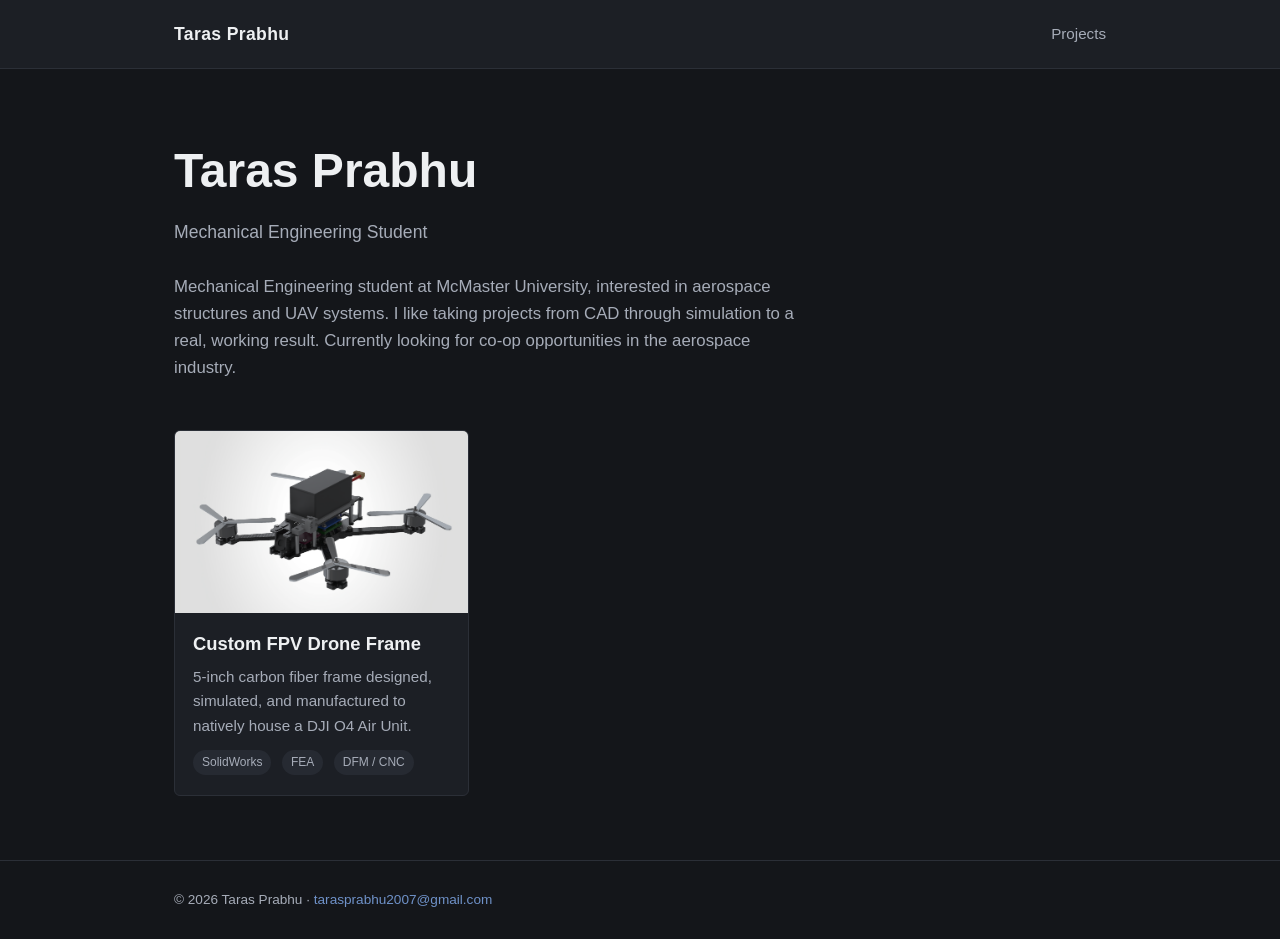
==== index.html @ 99fa475f "Add portfolio side" ====
<!DOCTYPE html>
<html lang="en">
<head>
<meta charset="UTF-8">
<meta name="viewport" content="width=device-width, initial-scale=1.0">
<title>Taras Prabhu — Portfolio</title>
<link rel="stylesheet" href="css/style.css">
</head>
<body>

<header class="site-header">
  <div class="wrap">
    <div class="brand">Taras Prabhu</div>
    <nav>
      <a href="#projects">Projects</a>
    </nav>
  </div>
</header>

<section class="hero">
  <div class="wrap">
    <!-- EDIT ME: your name -->
    <h1>Taras Prabhu</h1>
    <!-- EDIT ME: a one-line subtitle, e.g. your program/school -->
    <p class="subtitle">Mechanical Engineering Student</p>

    <!-- EDIT ME: your introduction -->
    <p class="intro">
      Mechanical Engineering student at McMaster University, interested in
      aerospace structures and UAV systems. I like taking projects from CAD
      through simulation to a real, working result. Currently looking for
      co-op opportunities in the aerospace industry.
    </p>
  </div>
</section>

<section id="projects" class="wrap">
  <div class="project-grid">

    <!--
      One project card = one <a class="project-card">.
      To add a new project: copy this whole <a> block, point its
      href at a new file in /projects/, swap the thumbnail image,
      and update the title/description/tags.
    -->
    <a class="project-card" href="projects/fpv-drone.html">
      <div class="thumb">
        <img src="images/fpv-drone/hero-render.png" alt="Custom FPV drone frame render">
      </div>
      <div class="card-body">
        <h3>Custom FPV Drone Frame</h3>
        <p>5-inch carbon fiber frame designed, simulated, and manufactured to natively house a DJI O4 Air Unit.</p>
        <div class="tags">
          <span class="tag">SolidWorks</span>
          <span class="tag">FEA</span>
          <span class="tag">DFM / CNC</span>
        </div>
      </div>
    </a>

  </div>
</section>

<footer class="site-footer">
  <div class="wrap">
    &copy; <span id="year"></span> Taras Prabhu &middot;
    <a href="mailto:tarasprabhu2007@gmail.com">tarasprabhu2007@gmail.com</a>
  </div>
</footer>

<script>
  document.getElementById('year').textContent = new Date().getFullYear();
</script>

</body>
</html>
---- css/style.css ----
/* =========================================================
   Portfolio site — shared styles
   Edit colors/fonts here to re-theme the whole site at once.
   ========================================================= */

:root {
  --bg: #14161a;
  --bg-alt: #1c1f25;
  --ink: #eef0f2;
  --ink-soft: #a6acb8;
  --line: #2b2f37;
  --accent: #6f92c9;      /* light graphite-blue, used for headings/links */
  --accent-soft: #8ea0bf;
  --tag-bg: #262a32;
  --card-light: #f1f0ec;  /* light card behind renders/photos so they read cleanly on a dark page */
  --max-width: 980px;
  --radius: 6px;
}

* { box-sizing: border-box; }

html { scroll-behavior: smooth; }

body {
  margin: 0;
  background: var(--bg);
  color: var(--ink);
  font-family: -apple-system, BlinkMacSystemFont, "Segoe UI", Roboto, Helvetica, Arial, sans-serif;
  line-height: 1.6;
  -webkit-font-smoothing: antialiased;
}

img, video { max-width: 100%; display: block; }

a { color: var(--accent); text-decoration: none; }
a:hover { text-decoration: underline; }

.wrap {
  max-width: var(--max-width);
  margin: 0 auto;
  padding: 0 24px;
}

/* ---------- Site header / nav ---------- */

.site-header {
  border-bottom: 1px solid var(--line);
  padding: 20px 0;
  background: var(--bg-alt);
}

.site-header .wrap {
  display: flex;
  align-items: center;
  justify-content: space-between;
}

.site-header .brand {
  font-weight: 700;
  font-size: 1.1rem;
  color: var(--ink);
  letter-spacing: 0.02em;
}

.site-header nav a {
  margin-left: 20px;
  color: var(--ink-soft);
  font-size: 0.95rem;
}

/* ---------- Landing page hero ---------- */

.hero {
  padding: 64px 0 40px;
}

.hero h1 {
  font-size: clamp(2rem, 5vw, 3rem);
  margin: 0 0 8px;
  color: var(--ink);
}

.hero .subtitle {
  color: var(--ink-soft);
  font-size: 1.1rem;
  margin: 0 0 28px;
}

/* Editable intro paragraph on the landing page */
.hero .intro {
  color: var(--ink-soft);
  font-size: 1.05rem;
  max-width: 640px;
  margin: 0;
}

/* ---------- Project cards (landing page grid) ---------- */

.project-grid {
  display: grid;
  grid-template-columns: repeat(auto-fill, minmax(280px, 1fr));
  gap: 24px;
  padding: 8px 0 64px;
}

.project-card {
  background: var(--bg-alt);
  border: 1px solid var(--line);
  border-radius: var(--radius);
  overflow: hidden;
  transition: transform 0.15s ease, box-shadow 0.15s ease;
  display: block;
}

.project-card:hover {
  transform: translateY(-3px);
  box-shadow: 0 8px 24px rgba(0,0,0,0.35);
  text-decoration: none;
}

.project-card .thumb {
  aspect-ratio: 16 / 10;
  overflow: hidden;
  background: var(--card-light);
}

.project-card .thumb img {
  width: 100%;
  height: 100%;
  object-fit: cover;
}

.project-card .card-body {
  padding: 16px 18px 20px;
}

.project-card h3 {
  margin: 0 0 6px;
  color: var(--ink);
  font-size: 1.15rem;
}

.project-card p {
  margin: 0;
  color: var(--ink-soft);
  font-size: 0.95rem;
}

.project-card .tags {
  margin-top: 10px;
}

.tag {
  display: inline-block;
  font-size: 0.75rem;
  background: var(--tag-bg);
  color: var(--ink-soft);
  padding: 3px 9px;
  border-radius: 999px;
  margin-right: 6px;
}

/* ---------- Project / case-study page ---------- */

.project-hero {
  padding: 40px 0 8px;
}

.project-hero .kicker {
  color: var(--accent-soft);
  text-transform: uppercase;
  letter-spacing: 0.08em;
  font-size: 0.8rem;
  font-weight: 600;
}

.project-hero h1 {
  margin: 6px 0 18px;
  font-size: clamp(1.8rem, 4vw, 2.6rem);
}

.hero-image {
  border-radius: var(--radius);
  overflow: hidden;
  border: 1px solid var(--line);
  margin-bottom: 8px;
  background: var(--card-light);
}

.case-study {
  padding: 24px 0 80px;
}

.case-study section {
  padding: 44px 0;
  border-bottom: 1px solid var(--line);
}

.case-study section:last-child { border-bottom: none; }

.case-study h2 {
  font-size: 1.5rem;
  margin: 0 0 6px;
  color: var(--ink);
}

.case-study h3 {
  font-size: 1.05rem;
  margin: 28px 0 10px;
  color: var(--ink);
}

.section-num {
  color: var(--accent-soft);
  font-weight: 700;
  margin-right: 8px;
}

.lede {
  color: var(--ink-soft);
  margin-bottom: 20px;
}

/* Constraint / spec list */
.spec-list {
  list-style: none;
  padding: 0;
  margin: 0;
  display: grid;
  gap: 10px;
}

.spec-list li {
  background: var(--bg-alt);
  border: 1px solid var(--line);
  border-left: 3px solid var(--accent);
  padding: 10px 14px;
  border-radius: 4px;
  font-size: 0.95rem;
}

/* Figure + caption pattern used throughout */
figure {
  margin: 0 0 8px;
}

figure img, figure video {
  border: 1px solid var(--line);
  border-radius: var(--radius);
  background: var(--card-light);
}

figcaption {
  font-size: 0.88rem;
  color: var(--ink-soft);
  margin-top: 8px;
  line-height: 1.5;
}

figcaption strong { color: var(--ink); }

/* Side-by-side comparison (evolution of design) */
.compare {
  display: grid;
  grid-template-columns: 1fr 1fr;
  gap: 20px;
  align-items: start;
}

@media (max-width: 720px) {
  .compare { grid-template-columns: 1fr; }
}

.compare .label {
  display: inline-block;
  font-size: 0.75rem;
  font-weight: 700;
  letter-spacing: 0.04em;
  text-transform: uppercase;
  padding: 3px 9px;
  border-radius: 4px;
  margin-bottom: 8px;
}

.label.before { background: #3a2a22; color: #d99a72; }
.label.after  { background: #223a24; color: #8fce8f; }

.callout {
  background: var(--bg-alt);
  border: 1px solid var(--line);
  border-radius: var(--radius);
  padding: 14px 16px;
  margin-top: 12px;
  font-size: 0.92rem;
  color: var(--ink-soft);
}

.callout strong { color: var(--ink); }

/* Placeholder box for an image not yet supplied */
.image-placeholder {
  aspect-ratio: 4/3;
  border: 2px dashed #3a3e46;
  border-radius: var(--radius);
  display: flex;
  align-items: center;
  justify-content: center;
  text-align: center;
  color: #6b7078;
  font-size: 0.88rem;
  padding: 20px;
  background: repeating-linear-gradient(45deg, #191b1f, #191b1f 10px, #202329 10px, #202329 20px);
}

/* Two/three-up media grids */
.media-grid {
  display: grid;
  gap: 20px;
}

.media-grid.cols-2 { grid-template-columns: 1fr 1fr; }
.media-grid.cols-3 { grid-template-columns: repeat(3, 1fr); }

@media (max-width: 720px) {
  .media-grid.cols-2, .media-grid.cols-3 { grid-template-columns: 1fr; }
}

/* BOM table */
.bom-table {
  width: 100%;
  border-collapse: collapse;
  font-size: 0.9rem;
  background: var(--bg-alt);
  border: 1px solid var(--line);
}

.bom-table th, .bom-table td {
  padding: 8px 12px;
  border-bottom: 1px solid var(--line);
  text-align: left;
}

.bom-table th {
  background: var(--accent);
  color: #0e1013;
  font-weight: 600;
  font-size: 0.82rem;
  text-transform: uppercase;
  letter-spacing: 0.03em;
}

.bom-table tr.top-level td {
  font-weight: 600;
  background: #23262d;
}

.bom-table tr.hardware-row td {
  color: var(--ink-soft);
  font-size: 0.88rem;
}

.bom-table td.item-no {
  text-align: center;
  width: 34px;
}

/* Stat row (mass properties etc.) */
.stat-row {
  display: grid;
  grid-template-columns: repeat(3, 1fr);
  gap: 16px;
  margin: 18px 0;
}

@media (max-width: 640px) {
  .stat-row { grid-template-columns: 1fr; }
}

.stat {
  background: var(--bg-alt);
  border: 1px solid var(--line);
  border-radius: var(--radius);
  padding: 16px;
  text-align: center;
}

.stat .value {
  font-size: 1.5rem;
  font-weight: 700;
  color: var(--accent);
}

.stat .unit {
  font-size: 0.8rem;
  color: var(--ink-soft);
}

.stat .label {
  margin-top: 6px;
  font-size: 0.85rem;
  color: var(--ink-soft);
}

/* Footer */
.site-footer {
  border-top: 1px solid var(--line);
  padding: 28px 0;
  color: var(--ink-soft);
  font-size: 0.85rem;
}
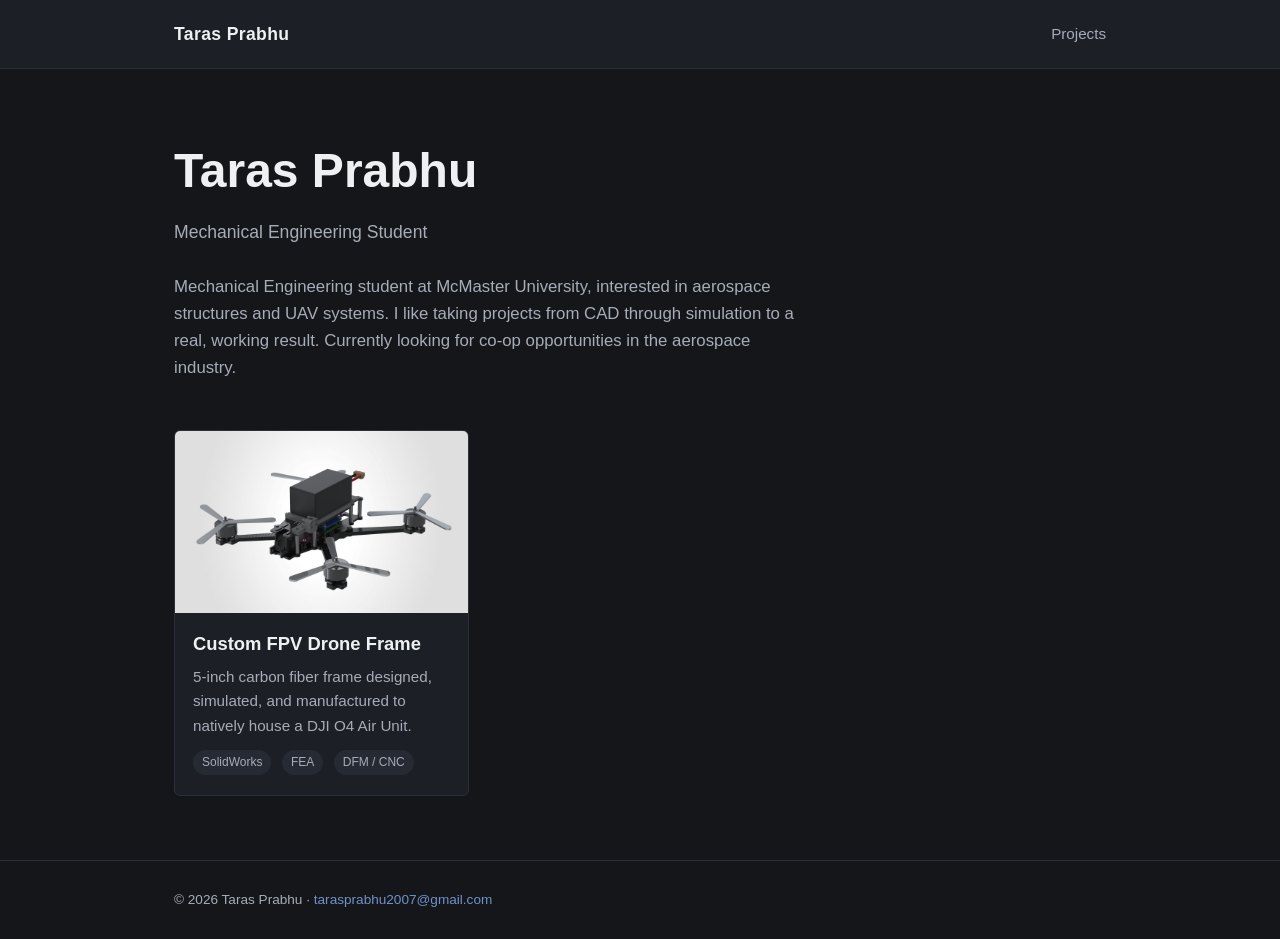
==== commit 55c7242d: "portfolio update" ====
--- a/index.html
+++ b/index.html
@@ -45,7 +45,7 @@
     -->
     <a class="project-card" href="projects/fpv-drone.html">
       <div class="thumb">
-        <img src="images/fpv-drone/hero-render.png" alt="Custom FPV drone frame render">
+        <img src="images/fpv-drone/hero-render.jpg" alt="Custom FPV drone frame render">
       </div>
       <div class="card-body">
         <h3>Custom FPV Drone Frame</h3>
--- a/css/style.css
+++ b/css/style.css
@@ -401,6 +401,33 @@
   color: var(--ink-soft);
 }
 
+/* Click-to-zoom lightbox */
+.case-study figure img,
+.hero-image img {
+  cursor: zoom-in;
+}
+
+#lightbox {
+  position: fixed;
+  inset: 0;
+  z-index: 999;
+  background: rgba(8, 9, 11, 0.93);
+  display: flex;
+  align-items: center;
+  justify-content: center;
+  padding: 24px;
+  cursor: zoom-out;
+}
+
+#lightbox[hidden] { display: none; }
+
+#lightbox img {
+  max-width: 100%;
+  max-height: 100%;
+  border-radius: var(--radius);
+  background: var(--card-light);
+}
+
 /* Footer */
 .site-footer {
   border-top: 1px solid var(--line);
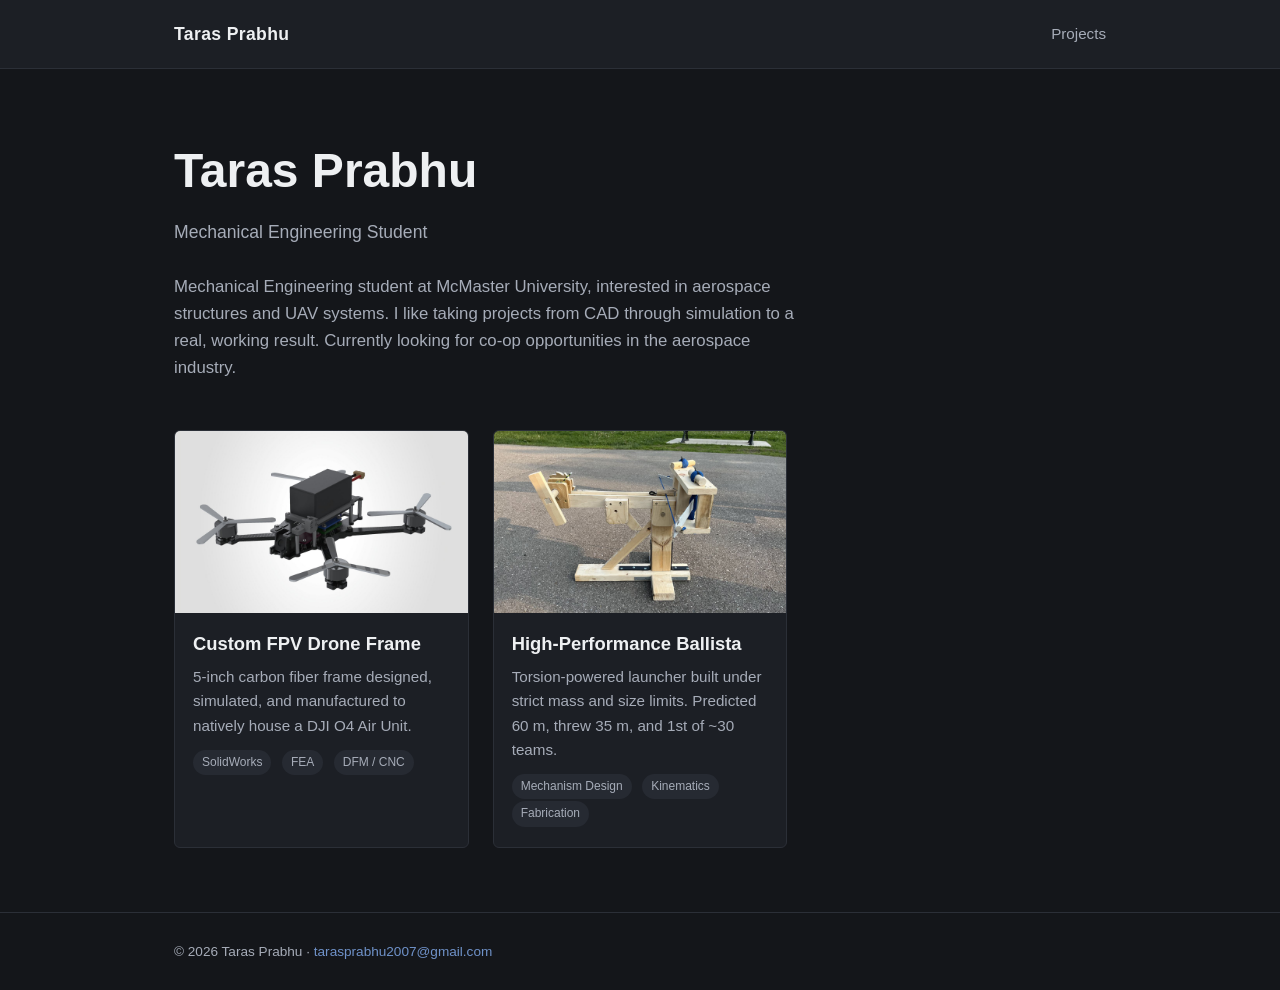
==== commit aa4f672b: "added ballista" ====
--- a/index.html
+++ b/index.html
@@ -58,6 +58,21 @@
       </div>
     </a>
 
+    <a class="project-card" href="projects/ballista.html">
+      <div class="thumb">
+        <img src="images/ballista/ballista-side.jpg" alt="Completed wooden ballista">
+      </div>
+      <div class="card-body">
+        <h3>High-Performance Ballista</h3>
+        <p>Torsion-powered launcher built under strict mass and size limits. Predicted 60 m, threw 35 m, and 1st of ~30 teams.</p>
+        <div class="tags">
+          <span class="tag">Mechanism Design</span>
+          <span class="tag">Kinematics</span>
+          <span class="tag">Fabrication</span>
+        </div>
+      </div>
+    </a>
+
   </div>
 </section>
 
--- a/css/style.css
+++ b/css/style.css
@@ -179,6 +179,13 @@
   font-size: clamp(1.8rem, 4vw, 2.6rem);
 }
 
+.project-hero .summary {
+  font-size: 1.02rem;
+  color: var(--ink-soft);
+  max-width: 680px;
+  margin: 0 0 22px;
+}
+
 .hero-image {
   border-radius: var(--radius);
   overflow: hidden;
@@ -399,6 +406,46 @@
   margin-top: 6px;
   font-size: 0.85rem;
   color: var(--ink-soft);
+}
+
+/* Spec + results tables */
+.data-table {
+  width: 100%;
+  border-collapse: collapse;
+  font-size: 0.92rem;
+  background: var(--bg-alt);
+  border: 1px solid var(--line);
+}
+
+.data-table th,
+.data-table td {
+  padding: 9px 14px;
+  border-bottom: 1px solid var(--line);
+  text-align: left;
+  vertical-align: top;
+}
+
+.data-table tr:last-child th,
+.data-table tr:last-child td { border-bottom: none; }
+
+.data-table tbody th {
+  color: var(--ink-soft);
+  font-weight: 600;
+  width: 34%;
+}
+
+.data-table thead th {
+  background: var(--accent);
+  color: #0e1013;
+  font-weight: 600;
+  font-size: 0.8rem;
+  text-transform: uppercase;
+  letter-spacing: 0.03em;
+  width: auto;
+}
+
+.spec-strip {
+  margin: 28px 0 4px;
 }
 
 /* Click-to-zoom lightbox */
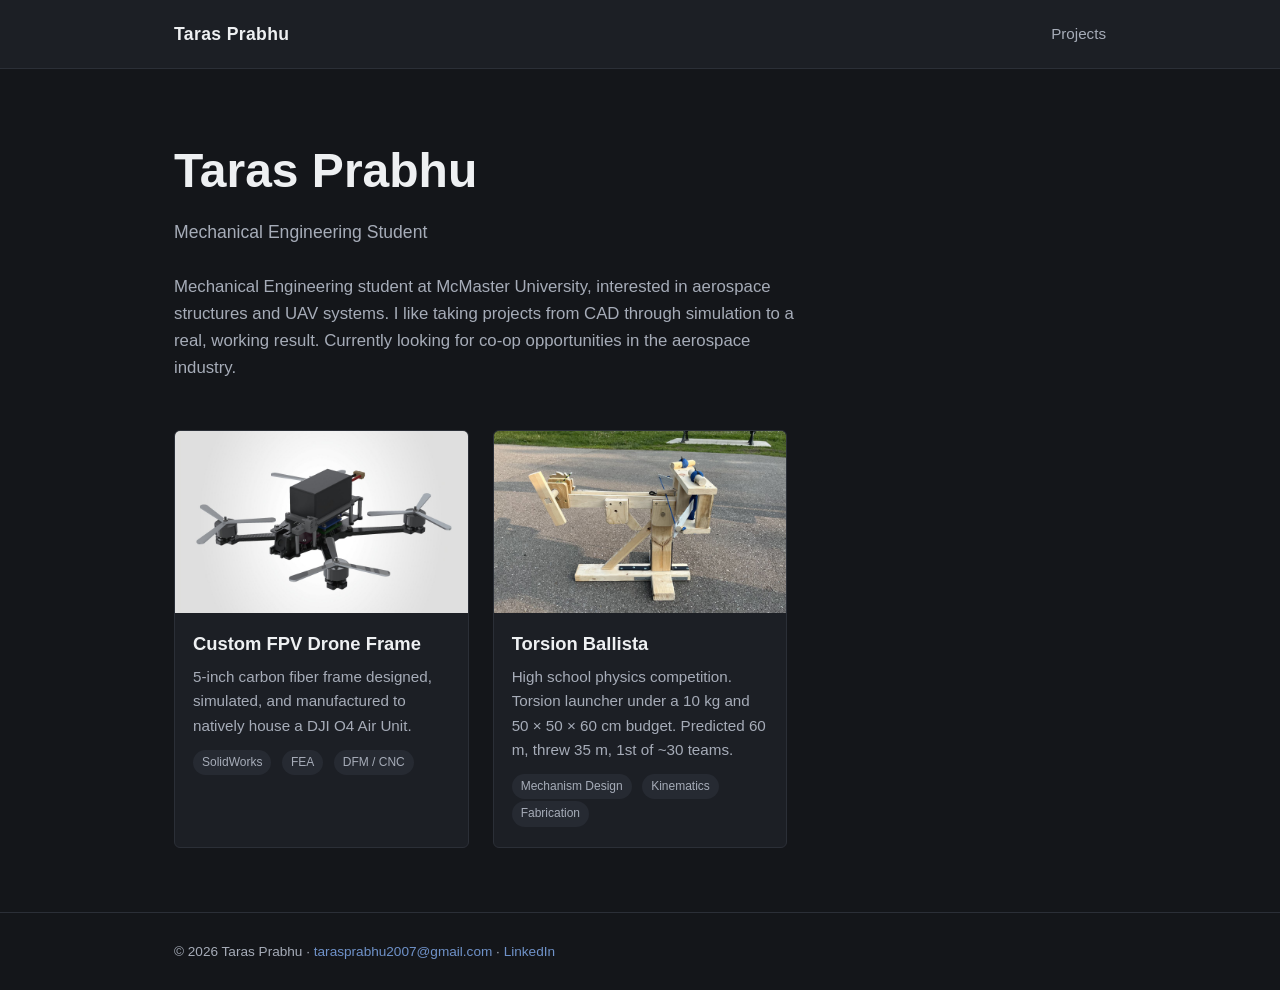
==== commit bdaa7c27: "portfolio update" ====
--- a/index.html
+++ b/index.html
@@ -3,14 +3,22 @@
 <head>
 <meta charset="UTF-8">
 <meta name="viewport" content="width=device-width, initial-scale=1.0">
-<title>Taras Prabhu — Portfolio</title>
+<title>Taras Prabhu — Mechanical Engineering Portfolio</title>
+<meta name="description" content="Second-year Mechanical Engineering student at McMaster. Custom carbon fiber FPV drone frame, designed, analyzed, CNC-manufactured and flown.">
+<meta property="og:type" content="website">
+<meta property="og:title" content="Taras Prabhu — Mechanical Engineering Portfolio">
+<meta property="og:description" content="Second-year Mechanical Engineering student at McMaster. Custom carbon fiber FPV drone frame, designed, analyzed, CNC-manufactured and flown.">
+<meta property="og:image" content="https://tarasprabhu.github.io/Portfolio/images/fpv-drone/hero-render.jpg">
+<meta property="og:url" content="https://tarasprabhu.github.io/Portfolio/">
+<meta name="twitter:card" content="summary_large_image">
+<link rel="icon" href="data:image/svg+xml,%3Csvg xmlns='http://www.w3.org/2000/svg' viewBox='0 0 64 64'%3E%3Crect width='64' height='64' rx='12' fill='%2314161a'/%3E%3Ctext x='32' y='44' font-family='Helvetica,Arial' font-size='34' font-weight='bold' fill='%236f92c9' text-anchor='middle'%3ETP%3C/text%3E%3C/svg%3E">
 <link rel="stylesheet" href="css/style.css">
 </head>
 <body>
 
 <header class="site-header">
   <div class="wrap">
-    <div class="brand">Taras Prabhu</div>
+    <a class="brand" href="index.html">Taras Prabhu</a>
     <nav>
       <a href="#projects">Projects</a>
     </nav>
@@ -60,11 +68,11 @@
 
     <a class="project-card" href="projects/ballista.html">
       <div class="thumb">
-        <img src="images/ballista/ballista-side.jpg" alt="Completed wooden ballista">
+        <img src="images/ballista/ballista-side.jpg" alt="Completed wooden ballista" loading="lazy">
       </div>
       <div class="card-body">
-        <h3>High-Performance Ballista</h3>
-        <p>Torsion-powered launcher built under strict mass and size limits. Predicted 60 m, threw 35 m, and 1st of ~30 teams.</p>
+        <h3>Torsion Ballista</h3>
+        <p>High school physics competition. Torsion launcher under a 10 kg and 50 &times; 50 &times; 60 cm budget. Predicted 60 m, threw 35 m, 1st of ~30 teams.</p>
         <div class="tags">
           <span class="tag">Mechanism Design</span>
           <span class="tag">Kinematics</span>
@@ -79,7 +87,8 @@
 <footer class="site-footer">
   <div class="wrap">
     &copy; <span id="year"></span> Taras Prabhu &middot;
-    <a href="mailto:tarasprabhu2007@gmail.com">tarasprabhu2007@gmail.com</a>
+    <a href="mailto:tarasprabhu2007@gmail.com">tarasprabhu2007@gmail.com</a> &middot;
+    <a href="https://www.linkedin.com/in/tarasprabhu" target="_blank" rel="noopener">LinkedIn</a>
   </div>
 </footer>
 
--- a/css/style.css
+++ b/css/style.css
@@ -60,7 +60,10 @@
   font-size: 1.1rem;
   color: var(--ink);
   letter-spacing: 0.02em;
-}
+  text-decoration: none;
+}
+
+.site-header a.brand:hover { text-decoration: none; opacity: 0.85; }
 
 .site-header nav a {
   margin-left: 20px;
